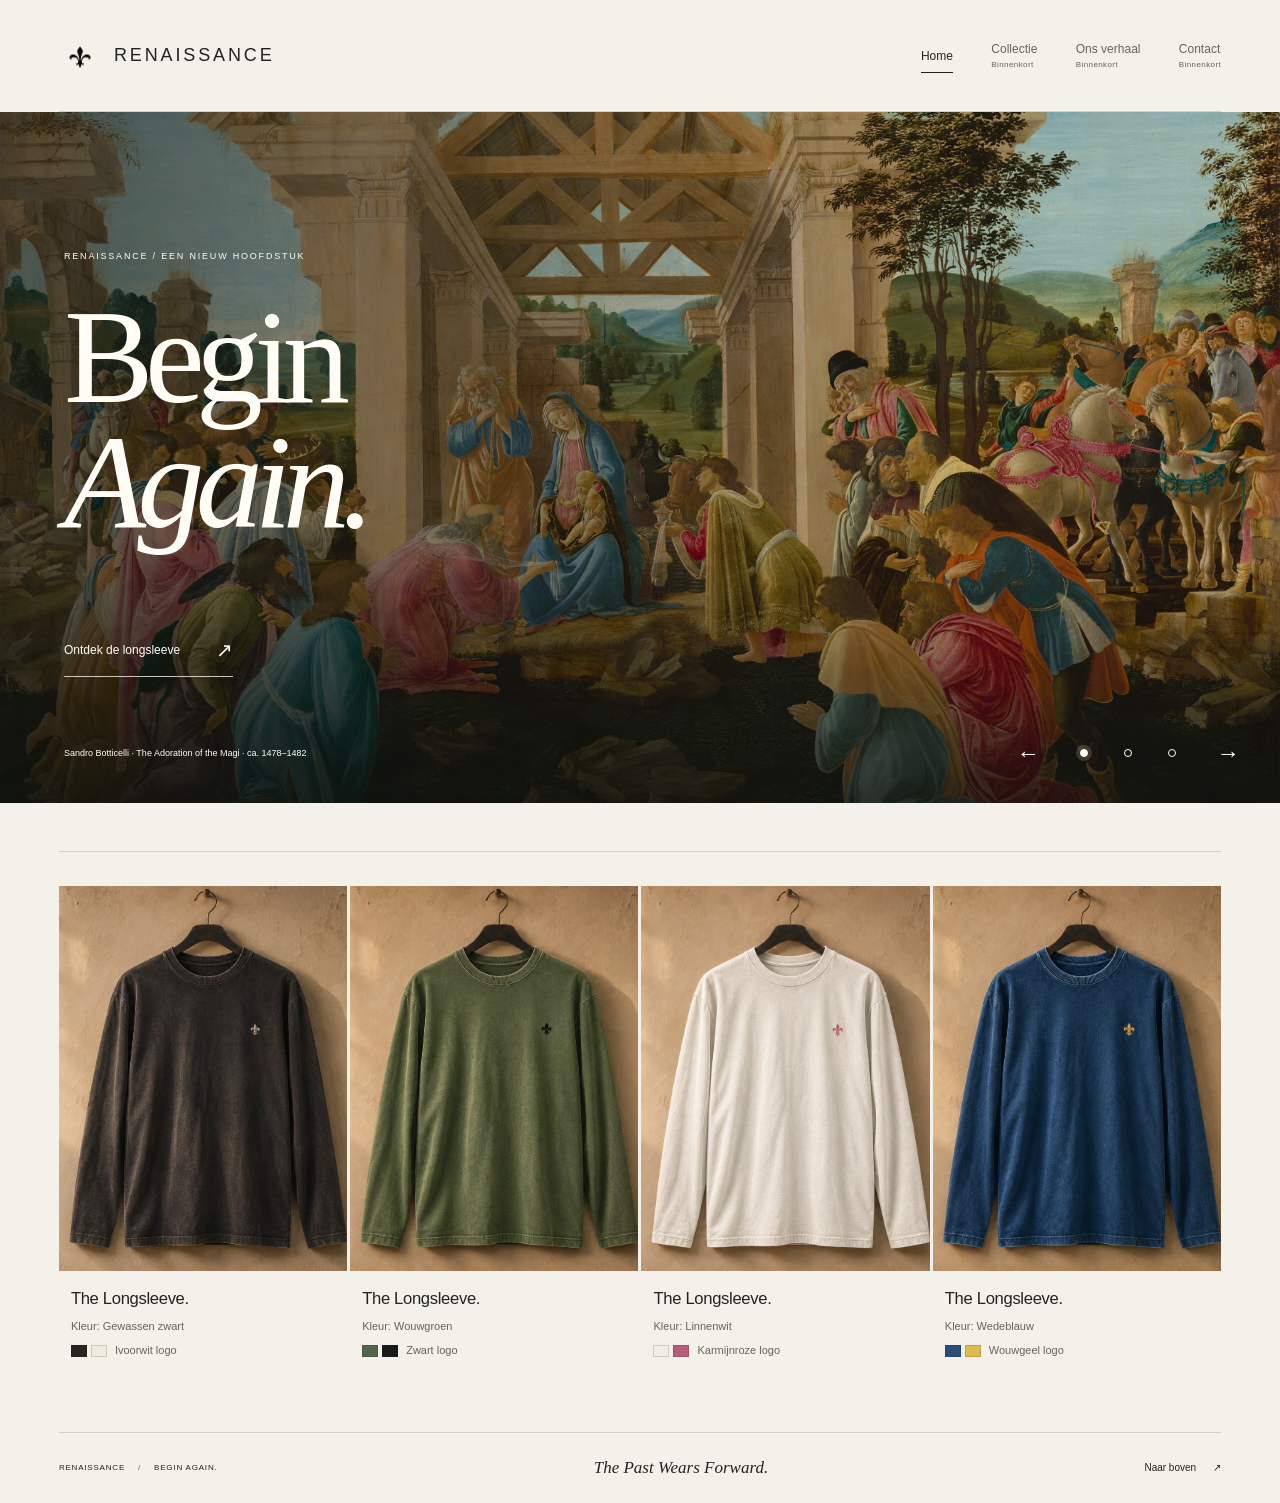
==== index.html @ f4c9efb9 "feat: voeg responsive Home met kunstslideshow en kleurvarianten toe" ====
<!DOCTYPE html>
<html lang="nl">
  <head>
    <meta charset="UTF-8">
    <meta name="viewport" content="width=device-width, initial-scale=1">
    <meta name="theme-color" content="#f4f1ea">
    <meta name="description" content="RENAISSANCE. Begin Again. Een nieuw begin, geïnspireerd door het verleden. Ontdek het eerste longsleeve-ontwerp.">
    <title>RENAISSANCE — Begin Again.</title>
    <link rel="icon" type="image/png" href="assets/logos/renaissance-lelie-vervaagd.png">
    <link rel="stylesheet" href="style.css">
    <script src="script.js" defer></script>
  </head>
  <body>
    <a class="skip-link" href="#home">Ga naar de inhoud</a>

    <div class="page-shell">
      <header class="site-header">
        <a class="brand" href="#home" aria-label="RENAISSANCE — naar Home">
          <img class="brand-symbol" src="assets/logos/renaissance-lelie-vervaagd.png" width="42" height="35" alt="">
          <span>RENAISSANCE</span>
        </a>

        <button class="menu-toggle" type="button" aria-expanded="false" aria-controls="primary-navigation" hidden>
          <span class="menu-label">Menu</span>
          <span class="menu-icon" aria-hidden="true"><span></span><span></span></span>
        </button>

        <nav class="primary-navigation" id="primary-navigation" aria-label="Hoofdnavigatie">
          <a class="nav-link" href="#home" aria-current="page">Home</a>
          <span class="nav-link nav-link--upcoming" aria-disabled="true">Collectie<span class="upcoming-label">Binnenkort</span></span>
          <span class="nav-link nav-link--upcoming" aria-disabled="true">Ons verhaal<span class="upcoming-label">Binnenkort</span></span>
          <span class="nav-link nav-link--upcoming" aria-disabled="true">Contact<span class="upcoming-label">Binnenkort</span></span>
        </nav>
      </header>

      <main id="home">
        <section class="slideshow" aria-label="RENAISSANCE — kunst en slogans" aria-roledescription="carrousel">
          <h1 class="visually-hidden">RENAISSANCE — Begin Again.</h1>

          <figure class="slide" aria-roledescription="dia" aria-label="1 van 3: Begin Again.">
            <img class="slide-image" src="assets/artworks/renaissance-botticelli.jpg" width="1800" height="1197" alt="Renaissanceschilderij van Botticelli: mensen in kleurrijke gewaden verzamelen zich bij een klassieke ruïne in een groen landschap." fetchpriority="high">
            <div class="slide-copy">
              <p class="eyebrow">RENAISSANCE / Een nieuw hoofdstuk</p>
              <p class="slide-slogan">Begin<br><em>Again.</em></p>
            </div>
            <figcaption class="artwork-credit"><a href="https://www.nga.gov/artworks/24-adoration-magi" target="_blank" rel="noopener noreferrer">Sandro Botticelli · The Adoration of the Magi · ca. 1478–1482<span class="visually-hidden"> (opent in een nieuw tabblad)</span></a></figcaption>
          </figure>

          <figure class="slide" aria-roledescription="dia" aria-label="2 van 3: The Art of Renewal." hidden>
            <img class="slide-image slide-image--bellini" src="assets/artworks/renaissance-bellini-titian.jpg" width="1800" height="1649" alt="Renaissanceschilderij van Bellini en Titiaan: mythologische figuren in kleurrijke kleding aan een feestmaal tussen bomen en rotsen." loading="lazy">
            <div class="slide-copy">
              <p class="eyebrow">RENAISSANCE / Kunst als inspiratie</p>
              <p class="slide-slogan slide-slogan--long">The Art<br><em>of Renewal.</em></p>
            </div>
            <figcaption class="artwork-credit"><a href="https://www.nga.gov/artworks/1138-feast-gods" target="_blank" rel="noopener noreferrer">Giovanni Bellini &amp; Titiaan · The Feast of the Gods · 1514–1529<span class="visually-hidden"> (opent in een nieuw tabblad)</span></a></figcaption>
          </figure>

          <figure class="slide" aria-roledescription="dia" aria-label="3 van 3: The Past Wears Forward." hidden>
            <img class="slide-image slide-image--giorgione" src="assets/artworks/renaissance-giorgione.jpg" width="1800" height="1472" alt="Renaissanceschilderij van Giorgione: herders bij Maria en het kind, met een rotswand en een weids landschap met een rivier." loading="lazy">
            <div class="slide-copy">
              <p class="eyebrow">RENAISSANCE / Het verleden leeft verder</p>
              <p class="slide-slogan slide-slogan--long">The Past<br><em>Wears Forward.</em></p>
            </div>
            <figcaption class="artwork-credit"><a href="https://www.nga.gov/artworks/432-adoration-shepherds" target="_blank" rel="noopener noreferrer">Giorgione · The Adoration of the Shepherds · 1505–1510<span class="visually-hidden"> (opent in een nieuw tabblad)</span></a></figcaption>
          </figure>

          <a class="slide-discover" href="#eerste-ontwerp">Ontdek de longsleeve <span aria-hidden="true">↗</span></a>

          <fieldset class="slideshow-controls" hidden>
            <legend class="visually-hidden">Bediening slideshow</legend>
            <button class="slide-arrow" id="previous-slide" type="button" aria-label="Vorige dia">←</button>
            <div class="slide-dots">
              <button class="slide-dot" type="button" aria-label="Toon dia 1: Begin Again." aria-pressed="true" data-slide="0"></button>
              <button class="slide-dot" type="button" aria-label="Toon dia 2: The Art of Renewal." aria-pressed="false" data-slide="1"></button>
              <button class="slide-dot" type="button" aria-label="Toon dia 3: The Past Wears Forward." aria-pressed="false" data-slide="2"></button>
            </div>
            <button class="slide-arrow" id="next-slide" type="button" aria-label="Volgende dia">→</button>
          </fieldset>
          <output class="visually-hidden" id="slide-status"></output>
        </section>

        <section class="designs" id="eerste-ontwerp" tabindex="-1" aria-labelledby="designs-title" aria-describedby="designs-note">
          <h2 class="visually-hidden" id="designs-title">De longsleeve in vier kleuren</h2>
          <p class="visually-hidden" id="designs-note">Conceptvisualisaties van de vier kleurvarianten.</p>
          <ul class="product-grid">
            <li class="product-card product-card--black">
              <figure>
                <img class="product-card-image" src="assets/products/longsleeve-zwart.jpg" width="1536" height="1024" alt="Concept van een gewassen zwarte longsleeve met een kleine ivoorwitte lelie op de linkerborst." loading="lazy" decoding="async">
                <figcaption class="product-card-caption">
                  <h3>The Longsleeve.</h3>
                  <p>Kleur: Gewassen zwart</p>
                  <p class="product-logo-color"><span class="product-colors" aria-hidden="true"><span></span><span></span></span>Ivoorwit logo</p>
                </figcaption>
              </figure>
            </li>
            <li class="product-card product-card--green">
              <figure>
                <img class="product-card-image" src="assets/products/longsleeve-groen.jpg" width="1536" height="1024" alt="Concept van een gedempt groene longsleeve met een kleine zwarte lelie op de linkerborst." loading="lazy" decoding="async">
                <figcaption class="product-card-caption">
                  <h3>The Longsleeve.</h3>
                  <p>Kleur: Wouwgroen</p>
                  <p class="product-logo-color"><span class="product-colors" aria-hidden="true"><span></span><span></span></span>Zwart logo</p>
                </figcaption>
              </figure>
            </li>
            <li class="product-card product-card--white">
              <figure>
                <img class="product-card-image" src="assets/products/longsleeve-wit.jpg" width="1536" height="1024" alt="Concept van een linnenwitte longsleeve met een kleine karmijnroze lelie op de linkerborst." loading="lazy" decoding="async">
                <figcaption class="product-card-caption">
                  <h3>The Longsleeve.</h3>
                  <p>Kleur: Linnenwit</p>
                  <p class="product-logo-color"><span class="product-colors" aria-hidden="true"><span></span><span></span></span>Karmijnroze logo</p>
                </figcaption>
              </figure>
            </li>
            <li class="product-card product-card--blue">
              <figure>
                <img class="product-card-image" src="assets/products/longsleeve-blauw.jpg" width="1536" height="1024" alt="Concept van een diepblauwe longsleeve met een kleine wouwgele lelie op de linkerborst." loading="lazy" decoding="async">
                <figcaption class="product-card-caption">
                  <h3>The Longsleeve.</h3>
                  <p>Kleur: Wedeblauw</p>
                  <p class="product-logo-color"><span class="product-colors" aria-hidden="true"><span></span><span></span></span>Wouwgeel logo</p>
                </figcaption>
              </figure>
            </li>
          </ul>
        </section>
      </main>

      <footer class="site-footer">
        <p class="footer-label">RENAISSANCE <span aria-hidden="true">/</span> BEGIN AGAIN.</p>
        <p class="footer-slogan">The Past Wears Forward.</p>
        <a class="back-to-top" href="#home">Naar boven <span aria-hidden="true">↗</span></a>
      </footer>
    </div>
  </body>
</html>
---- style.css ----
/* Basis: kleuren en afstanden die op de hele Home worden gebruikt. */
:root {
  color-scheme: light;
  --paper: #f4f1ea;
  --ink: #24231f;
  --muted: #67645c;
  --line: #d5d0c6;
  --serif: Georgia, "Times New Roman", serif;
  --sans: "Helvetica Neue", Helvetica, Arial, sans-serif;
}

* { box-sizing: border-box; }

html {
  scroll-behavior: smooth;
  scroll-padding-top: 24px;
}

body {
  margin: 0;
  background: var(--paper);
  color: var(--ink);
  font-family: var(--sans);
  -webkit-font-smoothing: antialiased;
}

::selection { background: #ded5c5; color: var(--ink); }

a { color: inherit; text-decoration: none; }
button { font: inherit; color: inherit; }
img { display: block; max-width: 100%; }
figure, h1, h2, p { margin: 0; }
[hidden] { display: none !important; }

:focus-visible {
  outline: 2px solid var(--ink);
  outline-offset: 6px;
}

.skip-link {
  position: fixed;
  top: 12px;
  left: 12px;
  z-index: 10;
  padding: 12px 18px;
  background: var(--ink);
  color: var(--paper);
  transform: translateY(-160%);
}

.skip-link:focus { transform: translateY(0); }

.page-shell {
  --page-gutter: clamp(24px, 4.6vw, 76px);
  width: 100%;
}

/* De inhoud blijft gecentreerd, terwijl de slideshow de schermbreedte vult. */
.site-header, .designs, .site-footer {
  width: calc(100% - 2 * var(--page-gutter));
  max-width: 1448px;
  margin-inline: auto;
}

/* Navigatie: op mobiel wordt hetzelfde menu in- en uitgeklapt. */
.site-header {
  position: relative;
  z-index: 2;
  display: flex;
  align-items: center;
  justify-content: space-between;
  gap: 32px;
  min-height: 112px;
  border-bottom: 1px solid var(--line);
}

.brand {
  display: inline-flex;
  align-items: center;
  gap: 13px;
  flex-shrink: 0;
  font-size: 18px;
  font-weight: 500;
  letter-spacing: 0.16em;
}

.brand-symbol { width: 42px; height: 35px; object-fit: contain; }

.primary-navigation { display: flex; align-items: center; gap: clamp(20px, 3vw, 46px); }

.nav-link {
  position: relative;
  padding-block: 12px;
  font-size: 12px;
  line-height: 1.5;
}

.nav-link[aria-current="page"]::after {
  content: "";
  position: absolute;
  right: 0;
  bottom: 4px;
  left: 0;
  height: 1px;
  background: currentColor;
}

.nav-link--upcoming { color: var(--muted); }

.upcoming-label {
  display: block;
  margin-top: 1px;
  font-size: 8px;
  letter-spacing: 0.05em;
}

.menu-toggle { display: none; }

/* Drie schilderijen met de slogans als grote, leesbare tekstlaag. */
.eyebrow { font-size: 9px; line-height: 1.5; font-weight: 500; letter-spacing: 0.17em; text-transform: uppercase; }
.visually-hidden { position: absolute; width: 1px; height: 1px; padding: 0; overflow: hidden; clip-path: inset(50%); white-space: nowrap; border: 0; }

.slideshow {
  position: relative;
  height: clamp(540px, 54vw, 720px);
  margin-block: 0 48px;
  overflow: hidden;
  isolation: isolate;
  background: #302d23;
  color: #fffdf5;
}

.slide { position: absolute; inset: 0; }
.slide::after {
  content: "";
  position: absolute;
  inset: 0;
  background: linear-gradient(90deg, rgb(14 17 13 / 67%), rgb(14 17 13 / 17%) 75%), linear-gradient(0deg, rgb(14 17 13 / 78%), transparent 36%);
  pointer-events: none;
}

.slide-image { width: 100%; height: 100%; object-fit: cover; object-position: center 58%; }
.slide-image--bellini { object-position: center 65%; }
.slide-image--giorgione { object-position: center 56%; }
.slide-copy { position: absolute; z-index: 1; top: 20%; left: clamp(28px, 5vw, 76px); right: 28px; }
.slide-copy .eyebrow { color: #fffdf5; letter-spacing: 0.2em; }
.slide-slogan { margin-top: 30px; font-family: var(--serif); font-size: clamp(86px, 10.5vw, 152px); font-weight: 400; line-height: 0.93; letter-spacing: -0.065em; }
.slide-slogan em { font-weight: 400; }
.slide-slogan--long { font-size: clamp(68px, 7.8vw, 112px); line-height: 1; }

.slide-discover { position: absolute; z-index: 2; left: clamp(28px, 5vw, 76px); bottom: 126px; display: inline-flex; align-items: center; gap: 36px; min-height: 44px; padding-bottom: 9px; border-bottom: 1px solid rgb(255 253 245 / 75%); font-size: 12px; }
.slide-discover span { font-size: 20px; transition: transform 180ms ease; }
.slide-discover:hover span { transform: translate(3px, -3px); }
.slideshow :focus-visible { outline-color: #fffdf5; }
.artwork-credit { position: absolute; z-index: 1; bottom: 34px; left: clamp(28px, 5vw, 76px); max-width: 48%; font-size: 9px; line-height: 1.7; color: #fffdf5; }
.artwork-credit a { display: inline-block; padding-block: 8px; }
.artwork-credit a:hover { text-decoration: underline; text-underline-offset: 3px; }

.slideshow-controls { margin: 0; padding: 0; border: 0; min-width: 0; position: absolute; z-index: 2; right: 30px; bottom: 28px; display: flex; align-items: center; gap: 12px; }
.slideshow-controls button { min-width: 44px; min-height: 44px; padding: 8px; border: 0; background: transparent; color: #fffdf5; cursor: pointer; }
.slideshow-controls button:hover { background: rgb(255 253 245 / 12%); }
.slide-arrow { font-size: 23px; }
.slide-dots { display: flex; }
.slide-dot { position: relative; }
.slide-dot::before { content: ""; display: block; width: 6px; height: 6px; margin: auto; border: 1px solid #fffdf5; border-radius: 50%; }
.slide-dot[aria-pressed="true"]::before { background: #fffdf5; box-shadow: 0 0 0 4px rgb(255 253 245 / 15%); }

/* Vier kleurvarianten zijn tegelijk zichtbaar; op mobiel twee per rij. */
.designs {
  margin-block: 16px 60px;
  padding-top: 34px;
  border-top: 1px solid var(--line);
  scroll-margin-top: 24px;
}

.designs:focus { outline: none; }
.designs:focus-visible { outline: 2px solid var(--ink); outline-offset: 8px; }
.designs-heading { display: flex; align-items: flex-end; justify-content: space-between; gap: 20px; margin-bottom: 25px; }
.designs-heading h2 { margin-top: 10px; font-family: var(--serif); font-size: clamp(28px, 3.1vw, 44px); font-weight: 400; letter-spacing: -0.04em; }
.designs-heading > p { flex-shrink: 0; color: var(--muted); font-size: 10px; }

.product-grid {
  display: grid;
  grid-template-columns: repeat(4, minmax(0, 1fr));
  gap: 3px;
  margin: 0;
  padding: 0;
  list-style: none;
}

.product-card { min-width: 0; }
.product-card-image { width: 100%; height: auto; aspect-ratio: 3 / 4; object-fit: cover; object-position: 85% center; background: #c9b394; }
.product-card-caption { padding: 18px 12px 12px; }
.product-card-caption h3 { margin: 0 0 9px; font-size: clamp(14px, 1.3vw, 18px); font-weight: 500; letter-spacing: -0.02em; }
.product-card-caption p { color: var(--muted); font-size: 11px; line-height: 1.6; }
.product-logo-color { display: flex; align-items: center; flex-wrap: wrap; gap: 8px; margin-top: 7px; }
.product-colors { display: inline-flex; gap: 4px; }
.product-colors span { width: 16px; height: 12px; border: 1px solid rgb(36 35 31 / 18%); background: var(--garment); }
.product-colors span:last-child { background: var(--logo); }
.product-card--black { --garment: #262521; --logo: #f1ecdf; }
.product-card--green { --garment: #53664b; --logo: #191b18; }
.product-card--white { --garment: #f3efe6; --logo: #b75f7a; }
.product-card--blue { --garment: #284d78; --logo: #e0ba4f; }

.site-footer {
  display: flex;
  justify-content: space-between;
  align-items: center;
  gap: 24px;
  padding-block: 25px;
  border-top: 1px solid var(--line);
}

.footer-label { font-size: 8px; letter-spacing: 0.1em; }
.footer-label span { margin-inline: 10px; color: var(--muted); }
.footer-slogan { font-family: var(--serif); font-style: italic; font-size: 17px; }
.back-to-top { display: inline-flex; align-items: center; gap: 17px; font-size: 10px; }
.back-to-top:hover { text-decoration: underline; text-underline-offset: 4px; }

@media (max-width: 1050px) {
  .brand { font-size: 15px; gap: 9px; }
  .brand-symbol { width: 34px; height: 29px; }
  .primary-navigation { gap: 22px; }
  .artwork-credit { bottom: 90px; right: 28px; max-width: none; }
  .slide-discover { bottom: 152px; }
}

@media (max-width: 760px) {
  .site-header { flex-wrap: wrap; min-height: 85px; gap: 0; }
  .brand { font-size: 15px; letter-spacing: 0.13em; }
  .brand-symbol { width: 35px; height: 29px; }

  .menu-toggle {
    display: inline-flex;
    align-items: center;
    gap: 12px;
    min-height: 44px;
    padding: 10px 0 10px 14px;
    border: 0;
    background: transparent;
    cursor: pointer;
    font-size: 11px;
  }

  .menu-icon { position: relative; display: block; width: 21px; height: 14px; }
  .menu-icon span { position: absolute; left: 0; width: 21px; height: 1px; background: var(--ink); transition: transform 180ms ease, top 180ms ease; }
  .menu-icon span:first-child { top: 3px; }
  .menu-icon span:last-child { top: 11px; }
  .menu-toggle[aria-expanded="true"] .menu-icon span:first-child { top: 7px; transform: rotate(45deg); }
  .menu-toggle[aria-expanded="true"] .menu-icon span:last-child { top: 7px; transform: rotate(-45deg); }

  .primary-navigation { width: 100%; display: grid; grid-template-columns: 1fr 1fr; gap: 8px 24px; padding-bottom: 23px; }
  .js .primary-navigation { display: none; }
  .js .primary-navigation.is-open { display: grid; }
  .nav-link { padding: 10px 0; font-size: 13px; }
  .nav-link[aria-current="page"]::after { right: auto; width: 30px; }

  .slideshow { height: 570px; margin-block: 0 32px; }
  .slide-copy { top: 19%; left: 24px; right: 20px; }
  .slide-copy .eyebrow { font-size: 8px; letter-spacing: 0.12em; }
  .slide-slogan { font-size: clamp(80px, 19vw, 120px); margin-top: 24px; }
  .slide-slogan--long { font-size: clamp(40px, 10vw, 70px); line-height: 1.06; letter-spacing: -0.055em; }
  .slide-discover { left: 24px; bottom: 168px; }
  .artwork-credit { left: 24px; right: 24px; bottom: 91px; max-width: none; font-size: 8px; }
  .slideshow-controls { left: 16px; right: 16px; bottom: 24px; gap: 0; justify-content: space-between; }
  .slideshow-controls button { min-width: 38px; }
  .designs { margin-block: 10px 35px; padding-top: 26px; }
  .designs-heading { align-items: flex-start; flex-direction: column; gap: 10px; margin-bottom: 20px; }
  .designs-heading .eyebrow { font-size: 8px; }
  .product-grid { grid-template-columns: repeat(2, minmax(0, 1fr)); gap: 24px 3px; }
  .product-card-caption { padding: 13px 5px 0; }
  .product-card-caption h3 { margin-bottom: 6px; }
  .product-card-caption p { font-size: 10px; }
  .site-footer { flex-wrap: wrap; gap: 18px; padding-block: 22px; }
  .footer-label { flex-basis: 100%; }
  .footer-slogan { font-size: 16px; }
  .back-to-top { margin-left: auto; min-height: 44px; }
}

@media (max-width: 360px) {
  .page-shell { --page-gutter: 19px; }
  .brand { font-size: 13px; gap: 7px; }
  .brand-symbol { width: 29px; height: 24px; }
  .menu-toggle { gap: 7px; }
}

@media (prefers-reduced-motion: reduce) {
  html { scroll-behavior: auto; }
  *, *::before, *::after { transition: none !important; }
}
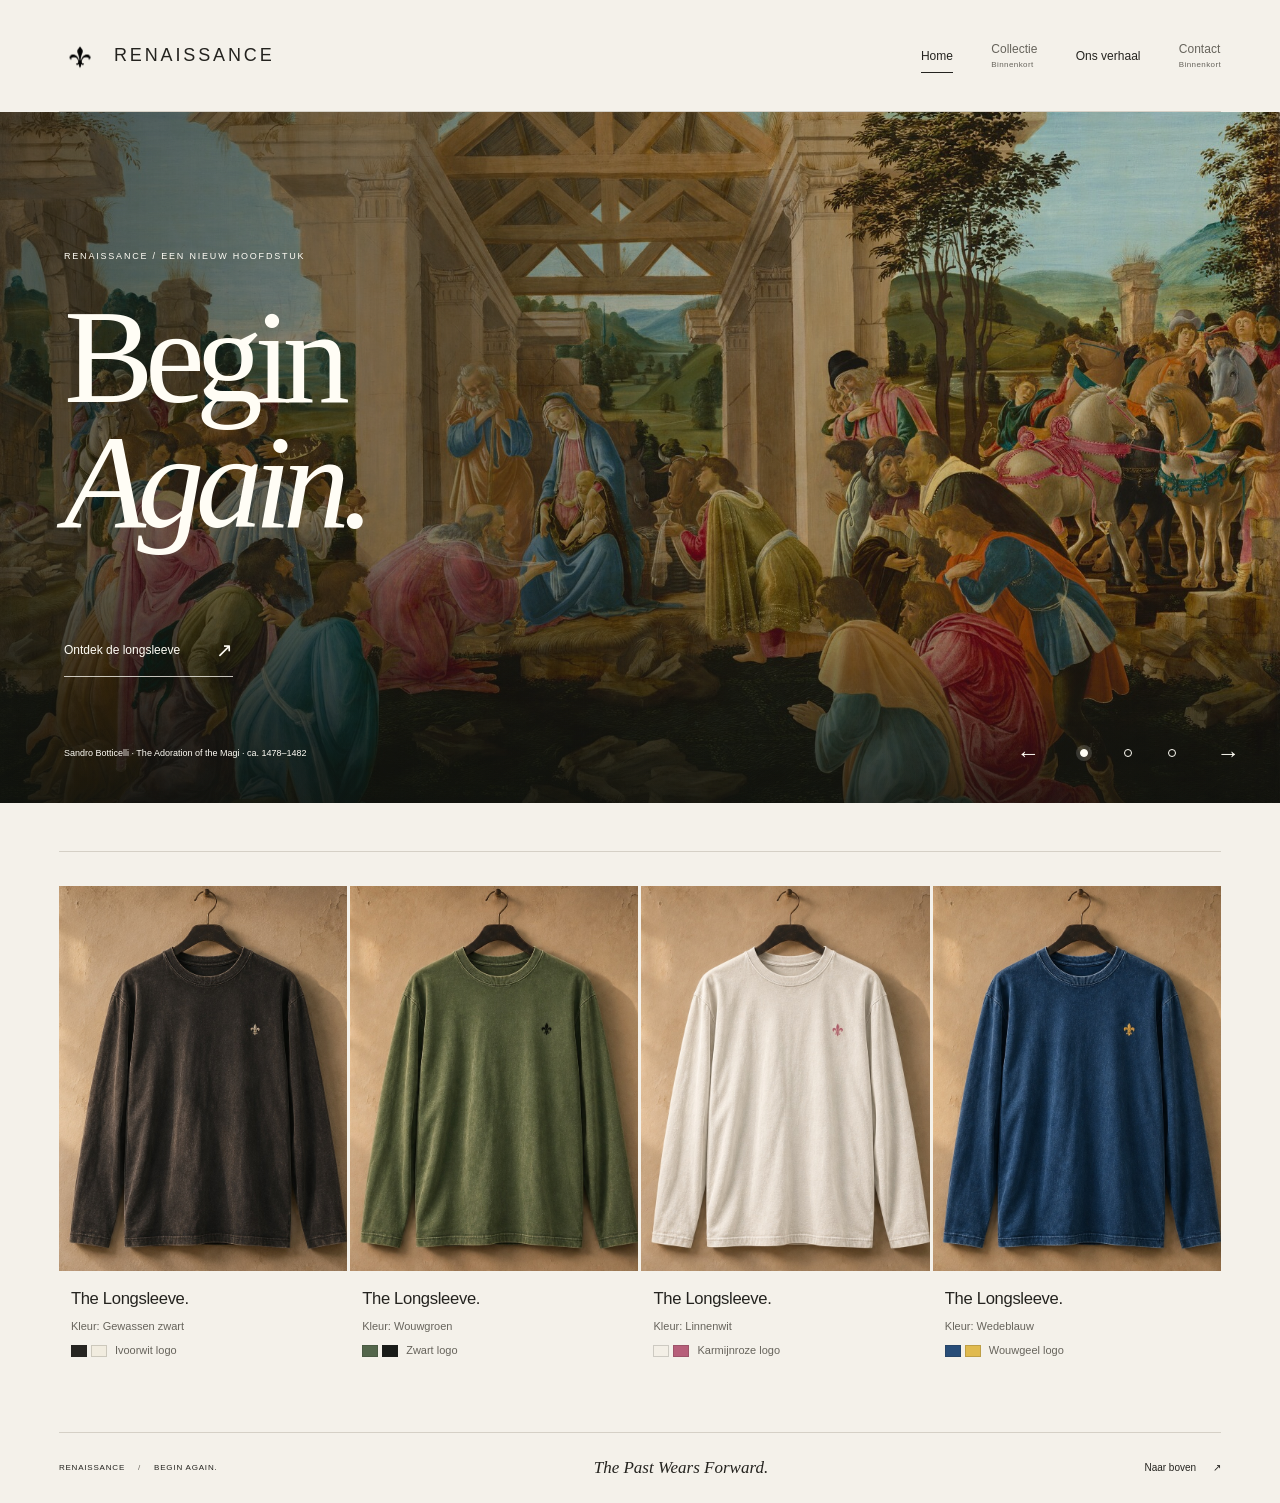
==== commit 74c82a63: "feat: voeg Over ons-pagina met merkverhaal en Rafaël-schilderij toe" ====
--- a/index.html
+++ b/index.html
@@ -28,7 +28,7 @@
         <nav class="primary-navigation" id="primary-navigation" aria-label="Hoofdnavigatie">
           <a class="nav-link" href="#home" aria-current="page">Home</a>
           <span class="nav-link nav-link--upcoming" aria-disabled="true">Collectie<span class="upcoming-label">Binnenkort</span></span>
-          <span class="nav-link nav-link--upcoming" aria-disabled="true">Ons verhaal<span class="upcoming-label">Binnenkort</span></span>
+          <a class="nav-link" href="over-ons.html">Ons verhaal</a>
           <span class="nav-link nav-link--upcoming" aria-disabled="true">Contact<span class="upcoming-label">Binnenkort</span></span>
         </nav>
       </header>
--- a/style.css
+++ b/style.css
@@ -284,6 +284,63 @@
   .menu-toggle { gap: 7px; }
 }
 
+/* Ons verhaal gebruikt dezelfde kleuren en navigatie als de Home. */
+.about-container {
+  width: calc(100% - 2 * var(--page-gutter));
+  max-width: 1448px;
+  margin-inline: auto;
+}
+
+.about-intro {
+  display: grid;
+  grid-template-columns: 1.05fr 0.95fr;
+  align-items: center;
+  gap: clamp(32px, 6vw, 100px);
+  padding-block: clamp(48px, 6vw, 96px);
+}
+
+.about-intro h1 { margin: 28px 0; font-family: var(--serif); font-size: clamp(60px, 7.5vw, 112px); font-weight: 400; line-height: 0.98; letter-spacing: -0.06em; }
+.about-page em { font-weight: 400; }
+.about-lead { font-family: var(--serif); font-size: clamp(22px, 2.3vw, 30px); line-height: 1.4; letter-spacing: -0.02em; }
+.about-intro .about-lead { max-width: 460px; }
+.about-intro-note { max-width: 440px; margin-top: 21px; color: var(--muted); font-size: 14px; line-height: 1.85; }
+.about-text-link { display: inline-flex; align-items: center; justify-content: space-between; gap: 38px; min-height: 44px; margin-top: 28px; padding-block: 10px; border-bottom: 1px solid currentColor; font-size: 12px; }
+.about-text-link:hover { color: var(--muted); }
+.about-text-link span { font-size: 20px; }
+.about-artwork { min-width: 0; }
+.about-artwork > img { width: 100%; height: auto; }
+.about-artwork figcaption { display: flex; justify-content: space-between; align-items: flex-start; flex-wrap: wrap; gap: 10px; padding-top: 16px; color: var(--muted); font-size: 10px; line-height: 1.7; }
+.about-artwork figcaption .eyebrow { font-size: 8px; }
+.about-artwork figcaption a:hover { text-decoration: underline; text-underline-offset: 3px; }
+
+.about-origin { display: grid; grid-template-columns: 1fr 1fr; gap: clamp(32px, 6vw, 100px); padding-block: clamp(48px, 6vw, 90px); border-top: 1px solid var(--line); }
+.about-page h2 { margin: 20px 0 28px; font-family: var(--serif); font-size: clamp(42px, 5.5vw, 80px); font-weight: 400; line-height: 1.04; letter-spacing: -0.045em; }
+.about-prose { max-width: 580px; }
+.about-prose > p:not(.eyebrow):not(.about-lead):not(.about-identity-slogan) { margin-top: 20px; color: var(--muted); font-size: 14px; line-height: 1.9; }
+
+.about-identity { background: var(--ink); color: var(--paper); }
+.about-identity-inner { display: grid; grid-template-columns: 1fr 1fr; align-items: center; gap: clamp(32px, 6vw, 100px); padding-block: clamp(50px, 7vw, 100px); }
+.about-symbol { display: flex; flex-direction: column; align-items: center; gap: 30px; }
+.about-symbol img { width: clamp(150px, 22vw, 300px); height: auto; filter: invert(1); opacity: 0.9; }
+.about-symbol .eyebrow { letter-spacing: 0.32em; }
+.about-identity .about-prose > p:not(.eyebrow):not(.about-identity-slogan) { color: #d1ccc3; }
+.about-identity-slogan { margin-top: 30px; font-family: var(--serif); font-size: 26px; font-style: italic; }
+
+.about-closing { padding-block: clamp(60px, 7vw, 110px); text-align: center; }
+.about-closing h2 { margin-bottom: 20px; font-size: clamp(62px, 9vw, 128px); }
+.about-closing > p:not(.eyebrow) { color: var(--muted); font-size: 14px; line-height: 1.85; }
+
+@media (max-width: 760px) {
+  .about-intro, .about-origin, .about-identity-inner { grid-template-columns: 1fr; }
+  .about-intro { gap: 35px; padding-block: 40px; }
+  .about-intro h1 { font-size: clamp(54px, 13vw, 86px); }
+  .about-origin { gap: 0; padding-block: 42px; }
+  .about-page h2 { font-size: clamp(40px, 10vw, 64px); }
+  .about-identity-inner { gap: 42px; }
+  .about-symbol img { width: 160px; }
+  .about-closing h2 { font-size: clamp(58px, 14vw, 90px); }
+}
+
 @media (prefers-reduced-motion: reduce) {
   html { scroll-behavior: auto; }
   *, *::before, *::after { transition: none !important; }
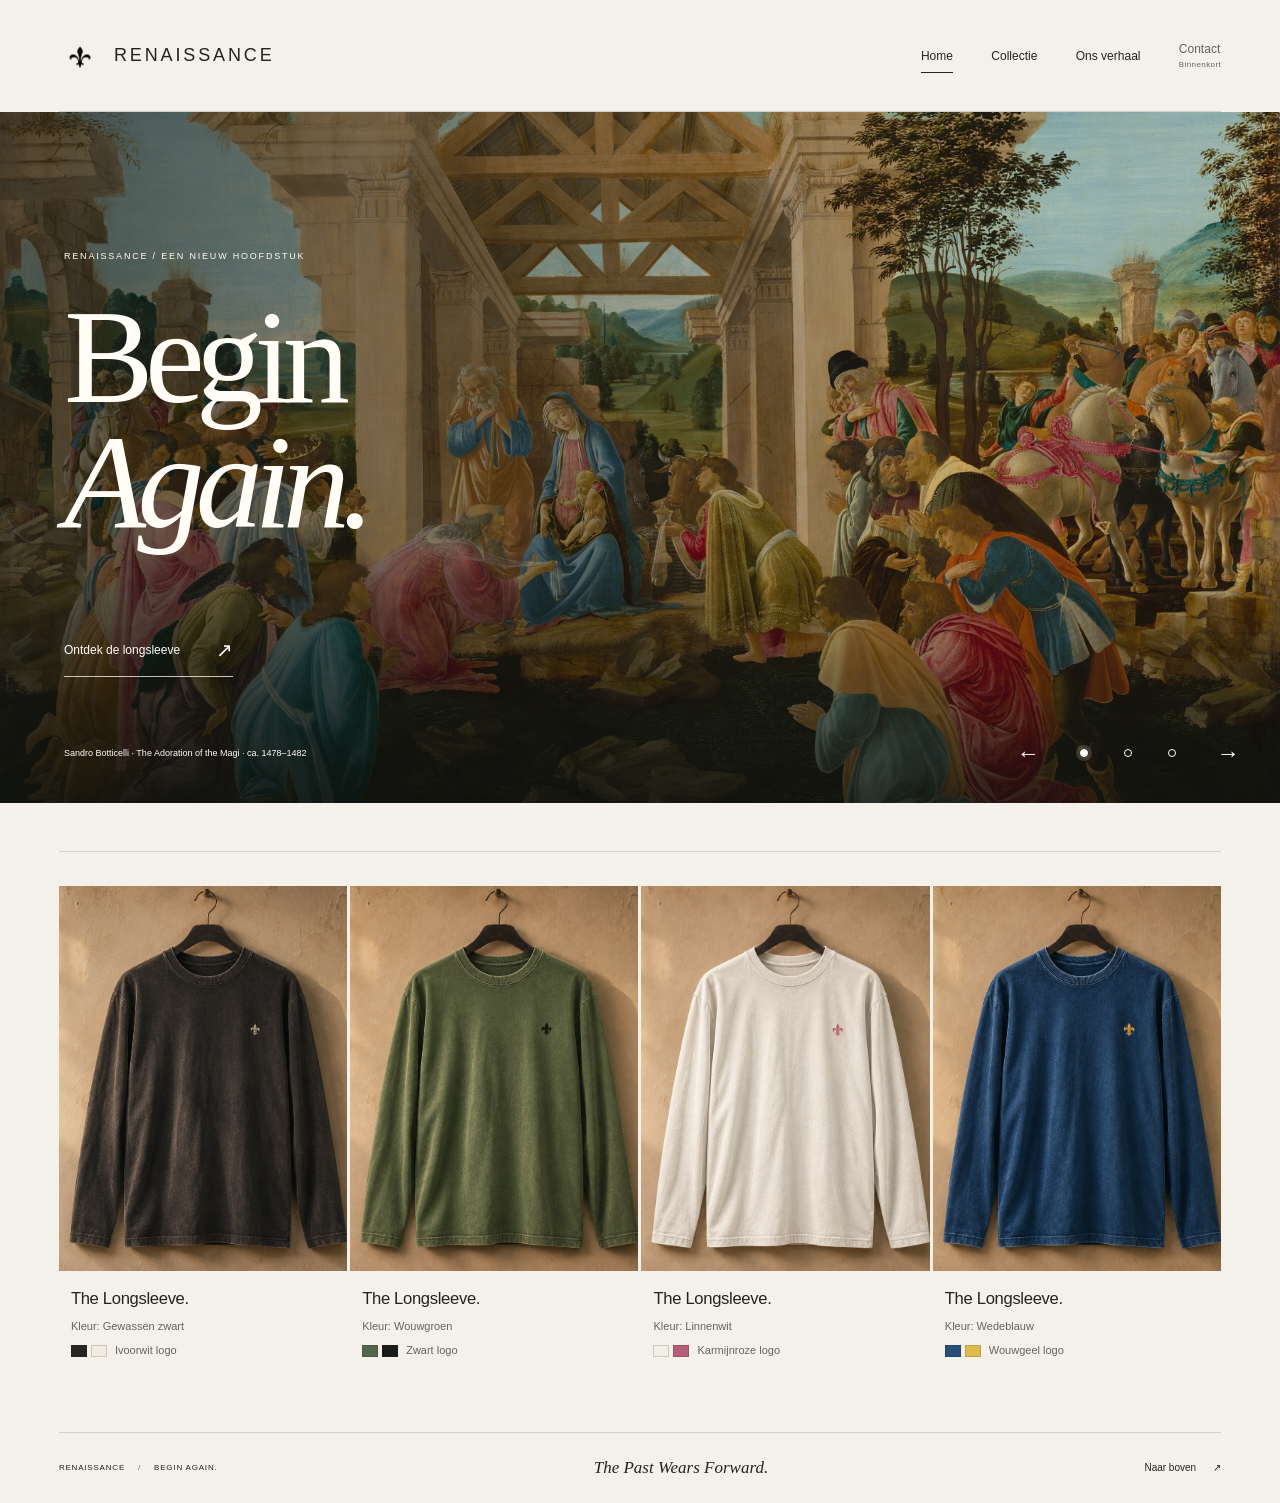
==== commit 08c5d74e: "feat: voeg Collectie-pagina met vier kleurvarianten en ontwerpdetails toe" ====
--- a/index.html
+++ b/index.html
@@ -27,7 +27,7 @@
 
         <nav class="primary-navigation" id="primary-navigation" aria-label="Hoofdnavigatie">
           <a class="nav-link" href="#home" aria-current="page">Home</a>
-          <span class="nav-link nav-link--upcoming" aria-disabled="true">Collectie<span class="upcoming-label">Binnenkort</span></span>
+          <a class="nav-link" href="collectie.html">Collectie</a>
           <a class="nav-link" href="over-ons.html">Ons verhaal</a>
           <span class="nav-link nav-link--upcoming" aria-disabled="true">Contact<span class="upcoming-label">Binnenkort</span></span>
         </nav>
@@ -64,7 +64,7 @@
             <figcaption class="artwork-credit"><a href="https://www.nga.gov/artworks/432-adoration-shepherds" target="_blank" rel="noopener noreferrer">Giorgione · The Adoration of the Shepherds · 1505–1510<span class="visually-hidden"> (opent in een nieuw tabblad)</span></a></figcaption>
           </figure>
 
-          <a class="slide-discover" href="#eerste-ontwerp">Ontdek de longsleeve <span aria-hidden="true">↗</span></a>
+          <a class="slide-discover" href="collectie.html">Ontdek de longsleeve <span aria-hidden="true">↗</span></a>
 
           <fieldset class="slideshow-controls" hidden>
             <legend class="visually-hidden">Bediening slideshow</legend>
--- a/style.css
+++ b/style.css
@@ -341,6 +341,56 @@
   .about-closing h2 { font-size: clamp(58px, 14vw, 90px); }
 }
 
+/* Collectie: vier ontwerpen naast elkaar, met uitklapbare ontwerpdetails. */
+.collection-container { width: calc(100% - 2 * var(--page-gutter)); max-width: 1448px; margin-inline: auto; }
+.collection-intro { display: grid; grid-template-columns: 1.2fr 0.8fr; align-items: end; gap: clamp(30px, 6vw, 90px); padding-block: clamp(48px, 6vw, 90px); }
+.collection-intro h1 { margin-top: 25px; font-family: var(--serif); font-size: clamp(64px, 8vw, 118px); font-weight: 400; line-height: 0.95; letter-spacing: -0.06em; }
+.collection-page em { font-weight: 400; }
+.collection-intro-copy { max-width: 400px; }
+.collection-lead { font-family: var(--serif); font-size: clamp(26px, 3vw, 40px); line-height: 1.2; letter-spacing: -0.025em; }
+.collection-intro-copy > p:not(.collection-lead) { margin-top: 20px; color: var(--muted); font-size: 14px; line-height: 1.85; }
+.collection-products { padding-bottom: 60px; scroll-margin-top: 25px; }
+.collection-section-heading { display: flex; align-items: flex-end; justify-content: space-between; gap: 20px; margin-bottom: 25px; }
+.collection-section-heading h2 { margin: 0; font-family: var(--serif); font-size: clamp(30px, 3vw, 44px); font-weight: 400; letter-spacing: -0.04em; }
+.collection-section-heading .eyebrow { margin-bottom: 12px; }
+.collection-section-heading > p { color: var(--muted); font-size: 11px; line-height: 1.6; }
+.collection-grid { align-items: start; }
+.collection-grid .product-card { scroll-margin-top: 24px; }
+.collection-grid .product-card-caption h2 { margin: 7px 0 10px; font-size: clamp(15px, 1.6vw, 22px); font-weight: 400; letter-spacing: -0.025em; }
+.collection-grid .product-card-caption .eyebrow { font-size: 8px; }
+.collection-details { margin: 8px 12px 0; border-top: 1px solid var(--line); }
+.collection-details summary { padding-block: 15px; font-size: 11px; cursor: pointer; }
+.collection-details summary:hover { text-decoration: underline; text-underline-offset: 4px; }
+.collection-details dl { margin: 0 0 10px; font-size: 11px; line-height: 1.7; }
+.collection-details dl > div { padding-block: 8px; border-top: 1px solid var(--line); }
+.collection-details dt { font-weight: 500; }
+.collection-details dd { margin: 2px 0 0; color: var(--muted); }
+.collection-design { padding-block: 42px 64px; border-top: 1px solid var(--line); }
+.collection-design-grid { display: grid; grid-template-columns: repeat(3, minmax(0, 1fr)); gap: clamp(24px, 5vw, 80px); }
+.collection-design-grid h3 { margin: 0 0 14px; font-family: var(--serif); font-size: 24px; font-weight: 400; }
+.collection-design-grid p { max-width: 360px; color: var(--muted); font-size: 13px; line-height: 1.85; }
+.collection-story { margin-bottom: 48px; padding-block: clamp(45px, 6vw, 80px); background: var(--ink); color: var(--paper); }
+.collection-story-inner { display: grid; grid-template-columns: 1.2fr 0.8fr; align-items: center; gap: clamp(32px, 6vw, 90px); }
+.collection-story h2 { margin: 20px 0 0; font-family: var(--serif); font-size: clamp(40px, 5.6vw, 80px); font-weight: 400; line-height: 1.05; letter-spacing: -0.05em; }
+.collection-story-inner > div > p:not(.eyebrow) { max-width: 400px; color: #d1ccc3; font-size: 14px; line-height: 1.85; }
+.collection-story .about-text-link:hover { color: #d1ccc3; }
+.collection-story :focus-visible { outline-color: var(--paper); }
+
+@media (max-width: 760px) {
+  .collection-intro { grid-template-columns: 1fr; gap: 28px; padding-block: 40px; }
+  .collection-intro h1 { font-size: clamp(62px, 15vw, 96px); }
+  .collection-intro-copy { max-width: none; }
+  .collection-section-heading { flex-direction: column; align-items: flex-start; gap: 9px; margin-bottom: 20px; }
+  .collection-products { padding-bottom: 35px; }
+  .collection-grid .product-card-caption h2 { font-size: 18px; }
+  .collection-details { margin-inline: 5px; }
+  .collection-design { padding-block: 30px 42px; }
+  .collection-design-grid { grid-template-columns: 1fr; gap: 26px; }
+  .collection-design-grid h3 { margin-bottom: 9px; }
+  .collection-story-inner { grid-template-columns: 1fr; gap: 26px; }
+  .collection-story { margin-bottom: 25px; }
+}
+
 @media (prefers-reduced-motion: reduce) {
   html { scroll-behavior: auto; }
   *, *::before, *::after { transition: none !important; }
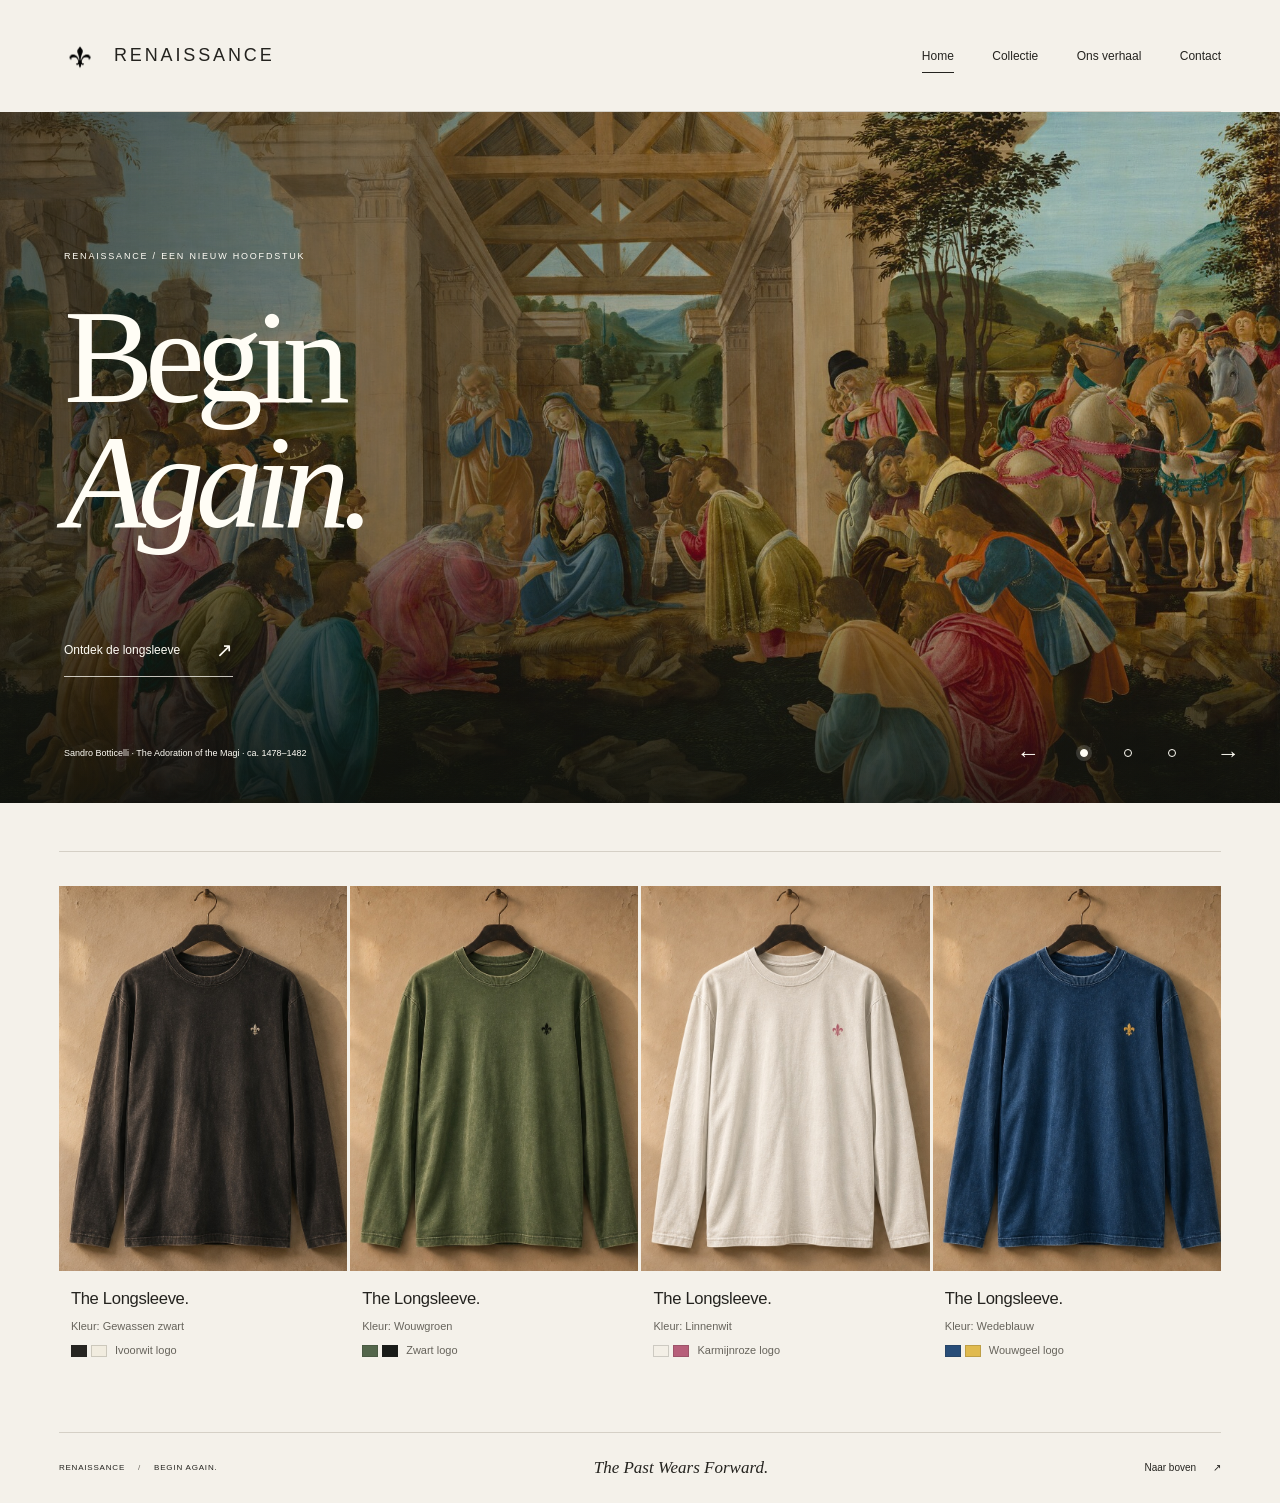
==== commit 58b8b327: "feat: voeg Contact-pagina met demonstratieformulier en invoercontrole toe" ====
--- a/index.html
+++ b/index.html
@@ -29,7 +29,7 @@
           <a class="nav-link" href="#home" aria-current="page">Home</a>
           <a class="nav-link" href="collectie.html">Collectie</a>
           <a class="nav-link" href="over-ons.html">Ons verhaal</a>
-          <span class="nav-link nav-link--upcoming" aria-disabled="true">Contact<span class="upcoming-label">Binnenkort</span></span>
+          <a class="nav-link" href="contact.html">Contact</a>
         </nav>
       </header>
 
--- a/style.css
+++ b/style.css
@@ -391,6 +391,50 @@
   .collection-story { margin-bottom: 25px; }
 }
 
+/* Contact: kunst en introductie naast een lokaal demonstratieformulier. */
+.contact-container { width: calc(100% - 2 * var(--page-gutter)); max-width: 1448px; margin-inline: auto; }
+.contact-layout { display: grid; grid-template-columns: 1.05fr 0.95fr; align-items: start; gap: clamp(40px, 8vw, 130px); padding-block: clamp(48px, 6vw, 90px); }
+.contact-intro h1 { margin: 25px 0; font-family: var(--serif); font-size: clamp(64px, 8vw, 112px); font-weight: 400; line-height: 0.95; letter-spacing: -0.06em; }
+.contact-page em { font-weight: 400; }
+.contact-lead { font-family: var(--serif); font-size: clamp(22px, 2.5vw, 32px); line-height: 1.35; letter-spacing: -0.025em; }
+.contact-description { max-width: 440px; margin-top: 15px; color: var(--muted); font-size: 14px; line-height: 1.85; }
+.contact-artwork { margin-top: 35px; }
+.contact-artwork img { width: 100%; height: auto; aspect-ratio: 1.9; object-fit: cover; object-position: center 52%; }
+.contact-artwork figcaption { display: flex; flex-wrap: wrap; justify-content: space-between; gap: 8px; margin-top: 13px; color: var(--muted); font-size: 9px; line-height: 1.7; }
+.contact-artwork figcaption .eyebrow { font-size: 8px; }
+.contact-artwork figcaption a:hover { text-decoration: underline; text-underline-offset: 3px; }
+.contact-form-section { padding-top: 8px; }
+.contact-form-section h2 { margin: 20px 0; font-family: var(--serif); font-size: clamp(32px, 3.5vw, 48px); font-weight: 400; letter-spacing: -0.04em; }
+.contact-demo-note { padding: 14px 16px; border-left: 2px solid var(--ink); background: #eae5db; color: #504d46; font-size: 12px; line-height: 1.8; }
+.contact-demo-note strong { font-weight: 500; }
+.contact-required-note { margin-block: 23px; color: var(--muted); font-size: 11px; }
+.contact-form fieldset { min-width: 0; margin: 0; padding: 0; border: 0; }
+.contact-field { margin-bottom: 23px; }
+.contact-field label { display: block; margin-bottom: 9px; font-size: 12px; }
+.contact-field input, .contact-field textarea { display: block; width: 100%; max-width: 100%; min-height: 48px; padding: 13px 14px; border: 1px solid #a9a397; border-radius: 0; background: transparent; color: var(--ink); font: inherit; font-size: 16px; line-height: 1.5; }
+.contact-field textarea { min-height: 155px; resize: vertical; }
+.contact-field input:focus, .contact-field textarea:focus { outline: 2px solid var(--ink); outline-offset: 2px; }
+.contact-field [aria-invalid="true"] { border-color: #913b35; }
+.contact-error { margin-top: 8px; color: #913b35; font-size: 12px; line-height: 1.6; }
+.contact-field-hint { margin-top: 8px; color: var(--muted); font-size: 11px; }
+.contact-submit { display: flex; align-items: center; justify-content: space-between; gap: 40px; width: 100%; min-height: 52px; padding: 14px 20px; border: 1px solid var(--ink); background: var(--ink); color: var(--paper); font-size: 12px; cursor: pointer; }
+.contact-submit span { font-size: 22px; }
+.contact-submit:hover { background: #413e36; }
+.contact-form fieldset:disabled { opacity: 0.6; }
+.contact-form fieldset:disabled .contact-submit { cursor: not-allowed; }
+.contact-confirmation { display: block; margin-top: 22px; padding: 16px; border: 1px solid #65765c; background: #e4e9de; color: #30412b; font-size: 13px; line-height: 1.8; }
+.contact-signoff { display: flex; justify-content: space-between; align-items: center; gap: 24px; padding-block: 35px 50px; border-top: 1px solid var(--line); }
+.contact-signoff > p { font-family: var(--serif); font-size: clamp(28px, 3.8vw, 50px); letter-spacing: -0.04em; }
+.contact-signoff .about-text-link { margin-top: 0; }
+
+@media (max-width: 760px) {
+  .contact-layout { grid-template-columns: 1fr; gap: 40px; padding-block: 40px; }
+  .contact-intro h1 { font-size: clamp(62px, 16vw, 92px); }
+  .contact-artwork { margin-top: 25px; }
+  .contact-form-section { padding-top: 30px; border-top: 1px solid var(--line); }
+  .contact-signoff { flex-direction: column; align-items: flex-start; padding-block: 30px 40px; }
+}
+
 @media (prefers-reduced-motion: reduce) {
   html { scroll-behavior: auto; }
   *, *::before, *::after { transition: none !important; }
